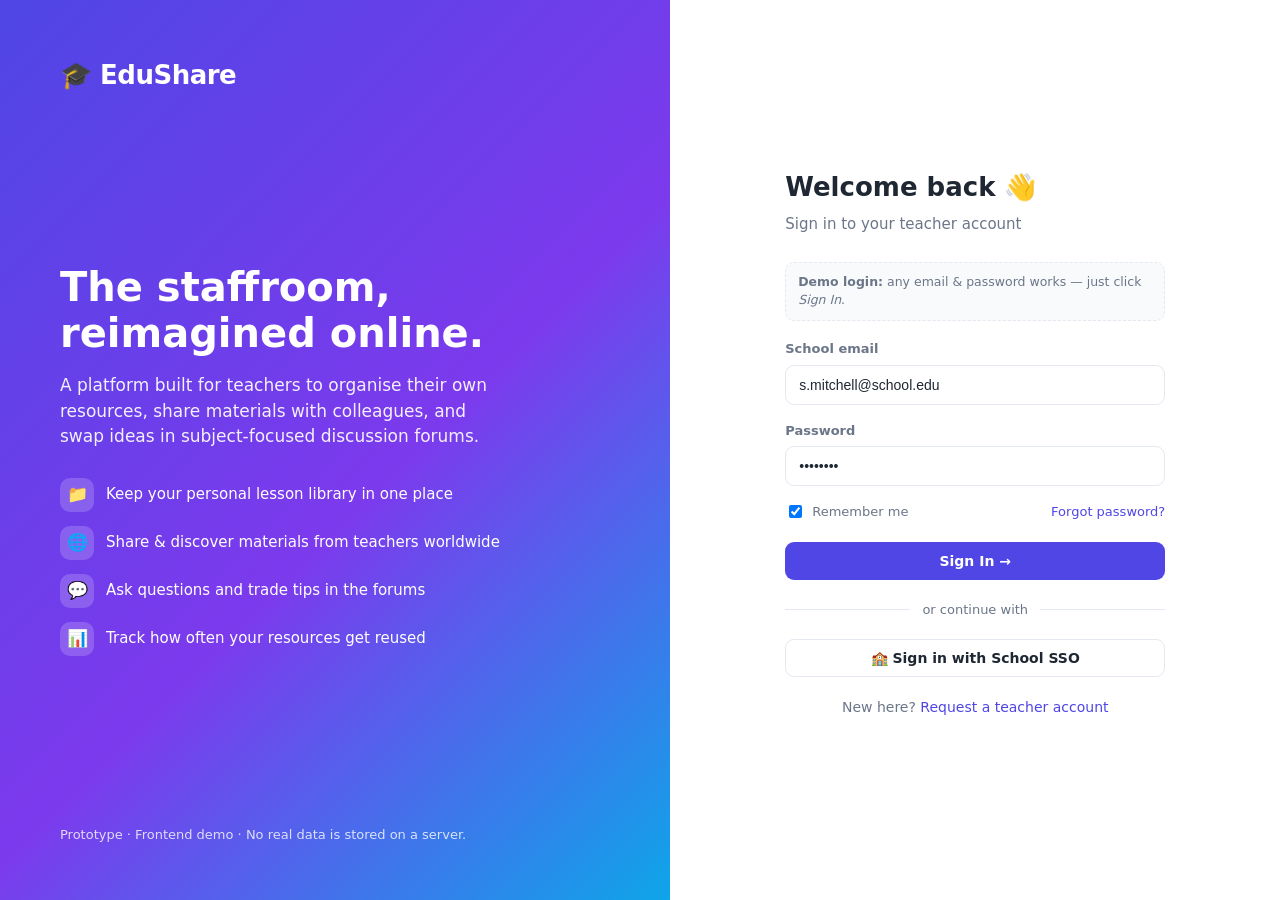
==== index.html @ 06599c41 "EduShare static prototype" ====
<!DOCTYPE html>
<html lang="en">
<head>
  <meta charset="UTF-8" />
  <meta name="viewport" content="width=device-width, initial-scale=1.0" />
  <title>EduShare · Teacher Sign In</title>
  <link rel="stylesheet" href="css/styles.css" />
</head>
<body>
  <div class="auth-wrap">
    <!-- Hero -->
    <section class="auth-hero">
      <div class="brand">🎓 EduShare</div>
      <div>
        <h1>The staffroom,<br />reimagined online.</h1>
        <p>A platform built for teachers to organise their own resources, share materials with colleagues, and swap ideas in subject-focused discussion forums.</p>
        <ul class="auth-features">
          <li><span class="dot">📁</span> Keep your personal lesson library in one place</li>
          <li><span class="dot">🌐</span> Share &amp; discover materials from teachers worldwide</li>
          <li><span class="dot">💬</span> Ask questions and trade tips in the forums</li>
          <li><span class="dot">📊</span> Track how often your resources get reused</li>
        </ul>
      </div>
      <div style="opacity:.8;font-size:13px;">Prototype · Frontend demo · No real data is stored on a server.</div>
    </section>

    <!-- Login panel -->
    <section class="auth-panel">
      <form class="auth-form" onsubmit="login();return false;">
        <h2>Welcome back 👋</h2>
        <p class="sub">Sign in to your teacher account</p>

        <div class="hint">
          <strong>Demo login:</strong> any email &amp; password works — just click <em>Sign In</em>.
        </div>

        <div class="field">
          <label for="email">School email</label>
          <input class="input" id="email" type="email" placeholder="you@school.edu" value="s.mitchell@school.edu" />
        </div>
        <div class="field">
          <label for="password">Password</label>
          <input class="input" id="password" type="password" placeholder="••••••••" value="demo1234" />
        </div>

        <div class="flex" style="justify-content:space-between;margin-bottom:20px;">
          <label class="flex" style="gap:7px;font-size:13px;color:var(--text-muted);">
            <input type="checkbox" checked /> Remember me
          </label>
          <a href="#" onclick="toast('Password reset is a prototype stub');return false;" style="font-size:13px;">Forgot password?</a>
        </div>

        <button class="btn btn-primary btn-block" type="submit">Sign In →</button>

        <div class="divider">or continue with</div>
        <button class="btn btn-outline btn-block" type="button" onclick="login()">🏫 Sign in with School SSO</button>

        <p class="auth-alt">New here? <a href="#" onclick="toast('Registration is a prototype stub');return false;">Request a teacher account</a></p>
      </form>
    </section>
  </div>

  <script src="js/app.js"></script>
</body>
</html>
---- css/styles.css ----
/* ============================================================
   EduShare — Teachers Platform Prototype
   Design system + component styles
   ============================================================ */

:root {
  --bg: #f4f6fb;
  --surface: #ffffff;
  --surface-2: #f9fafc;
  --border: #e4e8f0;
  --text: #1f2733;
  --text-muted: #6b7688;
  --primary: #4f46e5;
  --primary-dark: #4338ca;
  --primary-soft: #eef0ff;
  --accent: #0ea5e9;
  --success: #16a34a;
  --warning: #d97706;
  --danger: #dc2626;
  --shadow-sm: 0 1px 2px rgba(16, 24, 40, 0.06);
  --shadow: 0 6px 20px rgba(16, 24, 40, 0.08);
  --radius: 14px;
  --radius-sm: 9px;
  --sidebar-w: 248px;
}

* { box-sizing: border-box; }

html, body {
  margin: 0;
  padding: 0;
  font-family: "Segoe UI", system-ui, -apple-system, Roboto, Helvetica, Arial, sans-serif;
  background: var(--bg);
  color: var(--text);
  font-size: 15px;
  line-height: 1.5;
}

a { color: var(--primary); text-decoration: none; }
a:hover { text-decoration: underline; }

button { font-family: inherit; cursor: pointer; }

/* ---------- Buttons ---------- */
.btn {
  display: inline-flex;
  align-items: center;
  gap: 8px;
  border: 1px solid transparent;
  border-radius: var(--radius-sm);
  padding: 10px 16px;
  font-size: 14px;
  font-weight: 600;
  transition: all 0.15s ease;
  background: var(--surface-2);
  color: var(--text);
}
.btn:hover { text-decoration: none; }
.btn-primary { background: var(--primary); color: #fff; }
.btn-primary:hover { background: var(--primary-dark); }
.btn-outline { background: transparent; border-color: var(--border); color: var(--text); }
.btn-outline:hover { background: var(--surface-2); }
.btn-ghost { background: transparent; color: var(--text-muted); }
.btn-ghost:hover { background: var(--surface-2); color: var(--text); }
.btn-danger { background: var(--danger); color: #fff; }
.btn-sm { padding: 6px 12px; font-size: 13px; }
.btn-block { width: 100%; justify-content: center; }

/* ---------- Forms ---------- */
.field { margin-bottom: 16px; }
.field label {
  display: block;
  font-size: 13px;
  font-weight: 600;
  margin-bottom: 6px;
  color: var(--text-muted);
}
.input, .select, .textarea {
  width: 100%;
  padding: 11px 13px;
  border: 1px solid var(--border);
  border-radius: var(--radius-sm);
  background: var(--surface);
  font-size: 14px;
  color: var(--text);
  transition: border 0.15s, box-shadow 0.15s;
}
.input:focus, .select:focus, .textarea:focus {
  outline: none;
  border-color: var(--primary);
  box-shadow: 0 0 0 3px var(--primary-soft);
}
.textarea { resize: vertical; min-height: 90px; }

/* ---------- Badges & chips ---------- */
.badge {
  display: inline-block;
  padding: 3px 10px;
  border-radius: 999px;
  font-size: 12px;
  font-weight: 600;
  background: var(--primary-soft);
  color: var(--primary-dark);
}
.badge-green { background: #dcfce7; color: #15803d; }
.badge-amber { background: #fef3c7; color: #b45309; }
.badge-blue { background: #e0f2fe; color: #0369a1; }
.badge-gray { background: #eef1f6; color: #64748b; }

.chip {
  display: inline-flex;
  align-items: center;
  gap: 6px;
  padding: 5px 11px;
  border-radius: 999px;
  border: 1px solid var(--border);
  background: var(--surface);
  font-size: 13px;
  color: var(--text-muted);
  cursor: pointer;
}
.chip.active { background: var(--primary); color: #fff; border-color: var(--primary); }

/* ---------- Cards ---------- */
.card {
  background: var(--surface);
  border: 1px solid var(--border);
  border-radius: var(--radius);
  box-shadow: var(--shadow-sm);
}
.card-pad { padding: 20px; }

/* ============================================================
   LOGIN
   ============================================================ */
.auth-wrap {
  min-height: 100vh;
  display: grid;
  grid-template-columns: 1.1fr 1fr;
}
.auth-hero {
  background: linear-gradient(135deg, #4f46e5 0%, #7c3aed 55%, #0ea5e9 100%);
  color: #fff;
  padding: 56px 60px;
  display: flex;
  flex-direction: column;
  justify-content: space-between;
}
.auth-hero .brand { font-size: 26px; font-weight: 800; letter-spacing: -0.5px; }
.auth-hero h1 { font-size: 40px; line-height: 1.15; margin: 0 0 16px; font-weight: 800; }
.auth-hero p { font-size: 17px; opacity: 0.92; max-width: 440px; }
.auth-features { list-style: none; padding: 0; margin: 28px 0 0; display: grid; gap: 14px; }
.auth-features li { display: flex; gap: 12px; align-items: center; font-size: 15px; }
.auth-features .dot {
  width: 34px; height: 34px; border-radius: 10px;
  background: rgba(255,255,255,0.18);
  display: grid; place-items: center; font-size: 17px;
}
.auth-panel {
  display: grid;
  place-items: center;
  padding: 40px;
  background: var(--surface);
}
.auth-form { width: 100%; max-width: 380px; }
.auth-form h2 { margin: 0 0 6px; font-size: 26px; }
.auth-form .sub { color: var(--text-muted); margin: 0 0 26px; }
.auth-alt { text-align: center; margin-top: 20px; color: var(--text-muted); font-size: 14px; }
.divider {
  display: flex; align-items: center; gap: 12px;
  color: var(--text-muted); font-size: 13px; margin: 20px 0;
}
.divider::before, .divider::after {
  content: ""; flex: 1; height: 1px; background: var(--border);
}
.hint {
  background: var(--surface-2);
  border: 1px dashed var(--border);
  border-radius: var(--radius-sm);
  padding: 10px 12px;
  font-size: 12.5px;
  color: var(--text-muted);
  margin-bottom: 18px;
}

/* ============================================================
   APP SHELL
   ============================================================ */
.app { display: flex; min-height: 100vh; }

.sidebar {
  width: var(--sidebar-w);
  background: var(--surface);
  border-right: 1px solid var(--border);
  padding: 22px 16px;
  position: sticky;
  top: 0;
  height: 100vh;
  display: flex;
  flex-direction: column;
  gap: 6px;
}
.sidebar .brand {
  display: flex; align-items: center; gap: 10px;
  font-size: 20px; font-weight: 800; color: var(--text);
  padding: 4px 10px 18px;
}
.sidebar .brand .logo {
  width: 34px; height: 34px; border-radius: 9px;
  background: linear-gradient(135deg, #4f46e5, #0ea5e9);
  display: grid; place-items: center; color: #fff; font-size: 18px;
}
.nav-link {
  display: flex; align-items: center; gap: 12px;
  padding: 10px 12px;
  border-radius: var(--radius-sm);
  color: var(--text-muted);
  font-weight: 600;
  font-size: 14px;
}
.nav-link:hover { background: var(--surface-2); color: var(--text); text-decoration: none; }
.nav-link.active { background: var(--primary-soft); color: var(--primary-dark); }
.nav-link .ico { width: 20px; text-align: center; }
.nav-section { font-size: 11px; text-transform: uppercase; letter-spacing: 0.6px; color: var(--text-muted); padding: 16px 12px 6px; font-weight: 700; }
.sidebar-foot { margin-top: auto; }

.main { flex: 1; display: flex; flex-direction: column; min-width: 0; }

.topbar {
  height: 66px;
  background: var(--surface);
  border-bottom: 1px solid var(--border);
  display: flex;
  align-items: center;
  gap: 16px;
  padding: 0 26px;
  position: sticky;
  top: 0;
  z-index: 10;
}
.topbar .search {
  flex: 1;
  max-width: 460px;
  position: relative;
}
.topbar .search input {
  width: 100%;
  padding: 9px 12px 9px 38px;
  border: 1px solid var(--border);
  border-radius: 999px;
  background: var(--surface-2);
  font-size: 14px;
}
.topbar .search .ico {
  position: absolute; left: 13px; top: 50%; transform: translateY(-50%);
  color: var(--text-muted);
}
.topbar .spacer { flex: 1; }
.icon-btn {
  width: 40px; height: 40px; border-radius: 10px;
  border: 1px solid var(--border); background: var(--surface);
  display: grid; place-items: center; font-size: 17px; position: relative;
}
.icon-btn:hover { background: var(--surface-2); }
.icon-btn .dot-notif {
  position: absolute; top: 8px; right: 9px;
  width: 8px; height: 8px; border-radius: 50%;
  background: var(--danger); border: 2px solid var(--surface);
}
.avatar {
  width: 40px; height: 40px; border-radius: 50%;
  background: linear-gradient(135deg, #4f46e5, #0ea5e9);
  color: #fff; display: grid; place-items: center; font-weight: 700;
}
.avatar.sm { width: 34px; height: 34px; font-size: 13px; }
.avatar.lg { width: 56px; height: 56px; font-size: 20px; }
.user-mini { display: flex; align-items: center; gap: 10px; }
.user-mini .name { font-weight: 700; font-size: 14px; line-height: 1.1; }
.user-mini .role { font-size: 12px; color: var(--text-muted); }

.content { padding: 26px; max-width: 1180px; width: 100%; margin: 0 auto; }

.page-head { margin-bottom: 22px; display: flex; align-items: flex-start; gap: 16px; flex-wrap: wrap; }
.page-head h1 { margin: 0 0 4px; font-size: 26px; }
.page-head p { margin: 0; color: var(--text-muted); }
.page-head .spacer { flex: 1; }

/* ---------- Stats ---------- */
.stat-grid { display: grid; grid-template-columns: repeat(4, 1fr); gap: 16px; margin-bottom: 24px; }
.stat {
  background: var(--surface); border: 1px solid var(--border);
  border-radius: var(--radius); padding: 18px; box-shadow: var(--shadow-sm);
}
.stat .ico {
  width: 42px; height: 42px; border-radius: 11px; display: grid; place-items: center;
  font-size: 20px; margin-bottom: 12px;
}
.stat .num { font-size: 26px; font-weight: 800; }
.stat .lbl { color: var(--text-muted); font-size: 13px; }
.ico-indigo { background: var(--primary-soft); color: var(--primary-dark); }
.ico-sky { background: #e0f2fe; color: #0369a1; }
.ico-green { background: #dcfce7; color: #15803d; }
.ico-amber { background: #fef3c7; color: #b45309; }

/* ---------- Section layout ---------- */
.section-title { display: flex; align-items: center; margin: 26px 0 14px; }
.section-title h2 { font-size: 18px; margin: 0; }
.section-title .spacer { flex: 1; }

.grid-2 { display: grid; grid-template-columns: 2fr 1fr; gap: 20px; }
.grid-cards { display: grid; grid-template-columns: repeat(3, 1fr); gap: 16px; }

/* ---------- Material card ---------- */
.mat-card {
  background: var(--surface); border: 1px solid var(--border);
  border-radius: var(--radius); overflow: hidden; box-shadow: var(--shadow-sm);
  display: flex; flex-direction: column; transition: transform 0.12s, box-shadow 0.12s;
}
.mat-card:hover { transform: translateY(-3px); box-shadow: var(--shadow); }
.mat-thumb {
  height: 96px; display: grid; place-items: center; font-size: 34px; color: #fff;
}
.mat-body { padding: 14px 16px; flex: 1; display: flex; flex-direction: column; gap: 8px; }
.mat-body h3 { margin: 0; font-size: 15px; }
.mat-meta { font-size: 12.5px; color: var(--text-muted); display: flex; gap: 10px; flex-wrap: wrap; }
.mat-foot {
  display: flex; align-items: center; gap: 8px; padding: 12px 16px;
  border-top: 1px solid var(--border); font-size: 13px; color: var(--text-muted);
}
.mat-foot .spacer { flex: 1; }
.tag-row { display: flex; gap: 6px; flex-wrap: wrap; }

/* ---------- Table ---------- */
.table { width: 100%; border-collapse: collapse; }
.table th {
  text-align: left; font-size: 12px; text-transform: uppercase; letter-spacing: 0.4px;
  color: var(--text-muted); padding: 12px 14px; border-bottom: 1px solid var(--border);
}
.table td { padding: 13px 14px; border-bottom: 1px solid var(--border); font-size: 14px; }
.table tr:last-child td { border-bottom: none; }
.table tr:hover td { background: var(--surface-2); }
.file-cell { display: flex; align-items: center; gap: 12px; }
.file-ico { width: 38px; height: 38px; border-radius: 9px; display: grid; place-items: center; color: #fff; font-size: 17px; }

/* ---------- Toolbar / filters ---------- */
.toolbar { display: flex; align-items: center; gap: 10px; margin-bottom: 18px; flex-wrap: wrap; }
.toolbar .spacer { flex: 1; }
.filter-row { display: flex; gap: 8px; flex-wrap: wrap; margin-bottom: 18px; }

/* ---------- Forum ---------- */
.forum-item {
  display: flex; gap: 14px; padding: 18px; border: 1px solid var(--border);
  border-radius: var(--radius); background: var(--surface); box-shadow: var(--shadow-sm);
  transition: box-shadow 0.12s;
}
.forum-item:hover { box-shadow: var(--shadow); }
.forum-item .vote { text-align: center; color: var(--text-muted); min-width: 44px; }
.forum-item .vote .count { font-size: 18px; font-weight: 800; color: var(--text); }
.forum-item .vote button { border: none; background: none; font-size: 18px; color: var(--text-muted); }
.forum-item .vote button:hover { color: var(--primary); }
.forum-main { flex: 1; min-width: 0; }
.forum-main h3 { margin: 0 0 6px; font-size: 16px; }
.forum-main .excerpt { color: var(--text-muted); font-size: 14px; margin: 0 0 10px; }
.forum-meta { display: flex; align-items: center; gap: 14px; font-size: 13px; color: var(--text-muted); flex-wrap: wrap; }
.forum-stat { display: flex; align-items: center; gap: 5px; }

.reply {
  display: flex; gap: 12px; padding: 14px 0; border-bottom: 1px solid var(--border);
}
.reply:last-child { border-bottom: none; }
.reply-body { flex: 1; }
.reply-body .who { font-weight: 700; font-size: 14px; }
.reply-body .when { color: var(--text-muted); font-size: 12px; margin-left: 8px; }
.reply-body p { margin: 6px 0 0; font-size: 14px; }

/* ---------- Right rail ---------- */
.rail-card { margin-bottom: 18px; }
.rail-card h3 { font-size: 15px; margin: 0 0 12px; }
.list-row { display: flex; align-items: center; gap: 12px; padding: 9px 0; border-bottom: 1px solid var(--border); }
.list-row:last-child { border-bottom: none; }
.list-row .name { font-weight: 600; font-size: 14px; }
.list-row .sub { font-size: 12.5px; color: var(--text-muted); }
.list-row .spacer { flex: 1; }

/* ---------- Modal ---------- */
.modal-overlay {
  position: fixed; inset: 0; background: rgba(15, 23, 42, 0.5);
  display: none; place-items: center; z-index: 100; padding: 20px;
}
.modal-overlay.open { display: grid; }
.modal {
  background: var(--surface); border-radius: var(--radius); width: 100%; max-width: 520px;
  box-shadow: var(--shadow); max-height: 90vh; overflow: auto;
}
.modal-head { padding: 20px 22px; border-bottom: 1px solid var(--border); display: flex; align-items: center; }
.modal-head h3 { margin: 0; font-size: 18px; }
.modal-head .spacer { flex: 1; }
.modal-body { padding: 22px; }
.modal-foot { padding: 16px 22px; border-top: 1px solid var(--border); display: flex; gap: 10px; justify-content: flex-end; }
.close-x { border: none; background: none; font-size: 22px; color: var(--text-muted); line-height: 1; }

/* ---------- Toast ---------- */
.toast {
  position: fixed; bottom: 24px; right: 24px; z-index: 200;
  background: var(--text); color: #fff; padding: 13px 18px; border-radius: 10px;
  box-shadow: var(--shadow); font-size: 14px; opacity: 0; transform: translateY(12px);
  transition: all 0.25s; pointer-events: none;
}
.toast.show { opacity: 1; transform: translateY(0); }

/* ---------- Misc ---------- */
.muted { color: var(--text-muted); }
.mt-0 { margin-top: 0; }
.mb-0 { margin-bottom: 0; }
.flex { display: flex; align-items: center; gap: 10px; }
.wrap { flex-wrap: wrap; }
.empty {
  text-align: center; padding: 50px 20px; color: var(--text-muted);
}
.empty .big { font-size: 44px; margin-bottom: 8px; }

/* ---------- Responsive ---------- */
@media (max-width: 1000px) {
  .stat-grid { grid-template-columns: repeat(2, 1fr); }
  .grid-cards { grid-template-columns: repeat(2, 1fr); }
  .grid-2 { grid-template-columns: 1fr; }
  .auth-wrap { grid-template-columns: 1fr; }
  .auth-hero { display: none; }
}
@media (max-width: 720px) {
  .sidebar { display: none; }
  .grid-cards { grid-template-columns: 1fr; }
  .stat-grid { grid-template-columns: 1fr; }
  .topbar .search { display: none; }
}
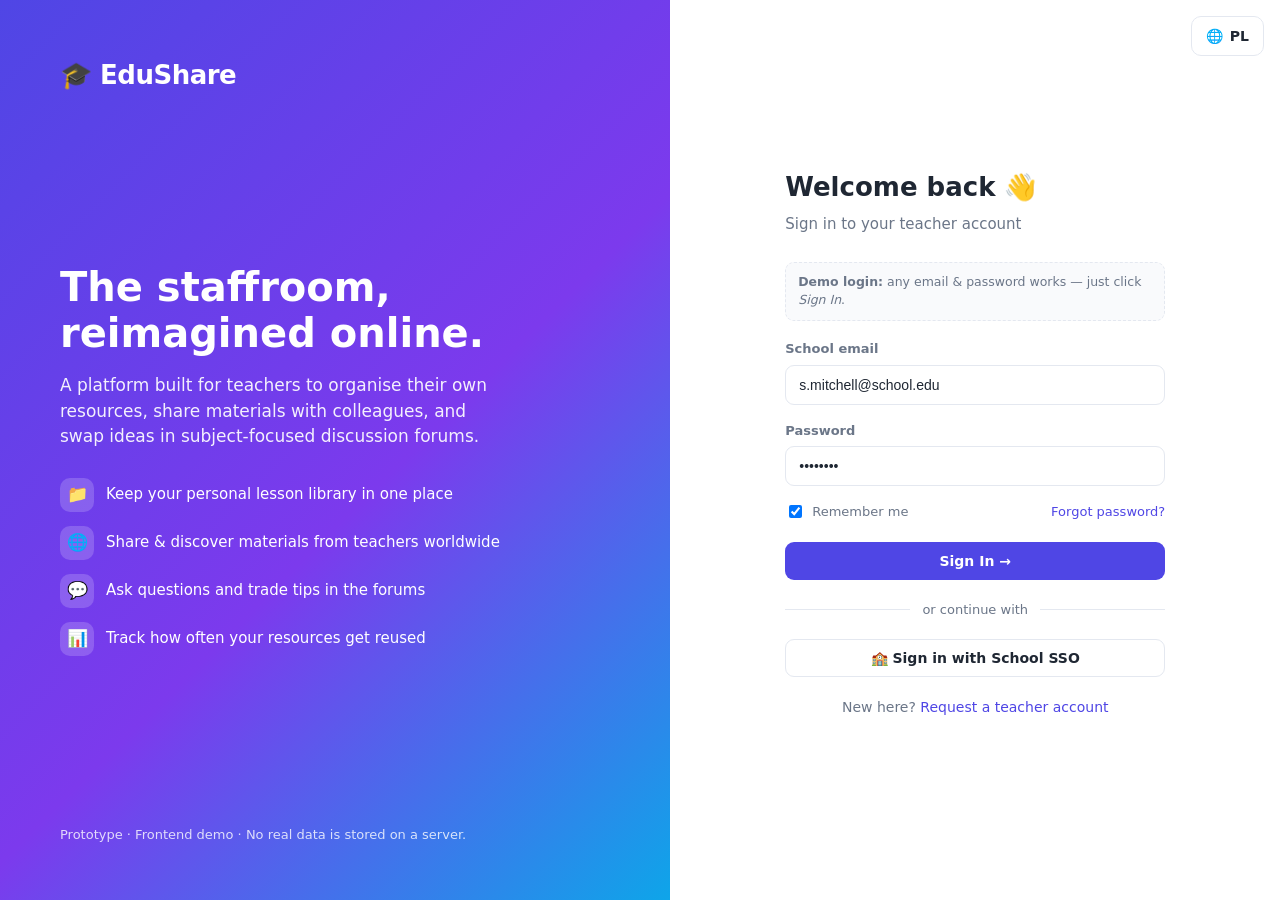
==== commit 8539cf57: "added dual language" ====
--- a/index.html
+++ b/index.html
@@ -7,6 +7,9 @@
   <link rel="stylesheet" href="css/styles.css" />
 </head>
 <body>
+  <button class="lang-btn" title="Language / Język" onclick="toggleLang()"
+    style="position:fixed;top:16px;right:16px;z-index:50;"
+    id="lang-btn">🌐 <span>PL</span></button>
   <div class="auth-wrap">
     <!-- Hero -->
     <section class="auth-hero">
@@ -61,5 +64,8 @@
   </div>
 
   <script src="js/app.js"></script>
+  <script>
+    document.querySelector("#lang-btn span").textContent = currentLang() === "pl" ? "EN" : "PL";
+  </script>
 </body>
 </html>
--- a/css/styles.css
+++ b/css/styles.css
@@ -262,6 +262,14 @@
   display: grid; place-items: center; font-size: 17px; position: relative;
 }
 .icon-btn:hover { background: var(--surface-2); }
+.lang-btn {
+  height: 40px; padding: 0 14px; border-radius: 10px;
+  border: 1px solid var(--border); background: var(--surface);
+  display: inline-flex; align-items: center; gap: 7px;
+  font-size: 14px; font-weight: 700; color: var(--text);
+  cursor: pointer; white-space: nowrap;
+}
+.lang-btn:hover { background: var(--surface-2); }
 .icon-btn .dot-notif {
   position: absolute; top: 8px; right: 9px;
   width: 8px; height: 8px; border-radius: 50%;
